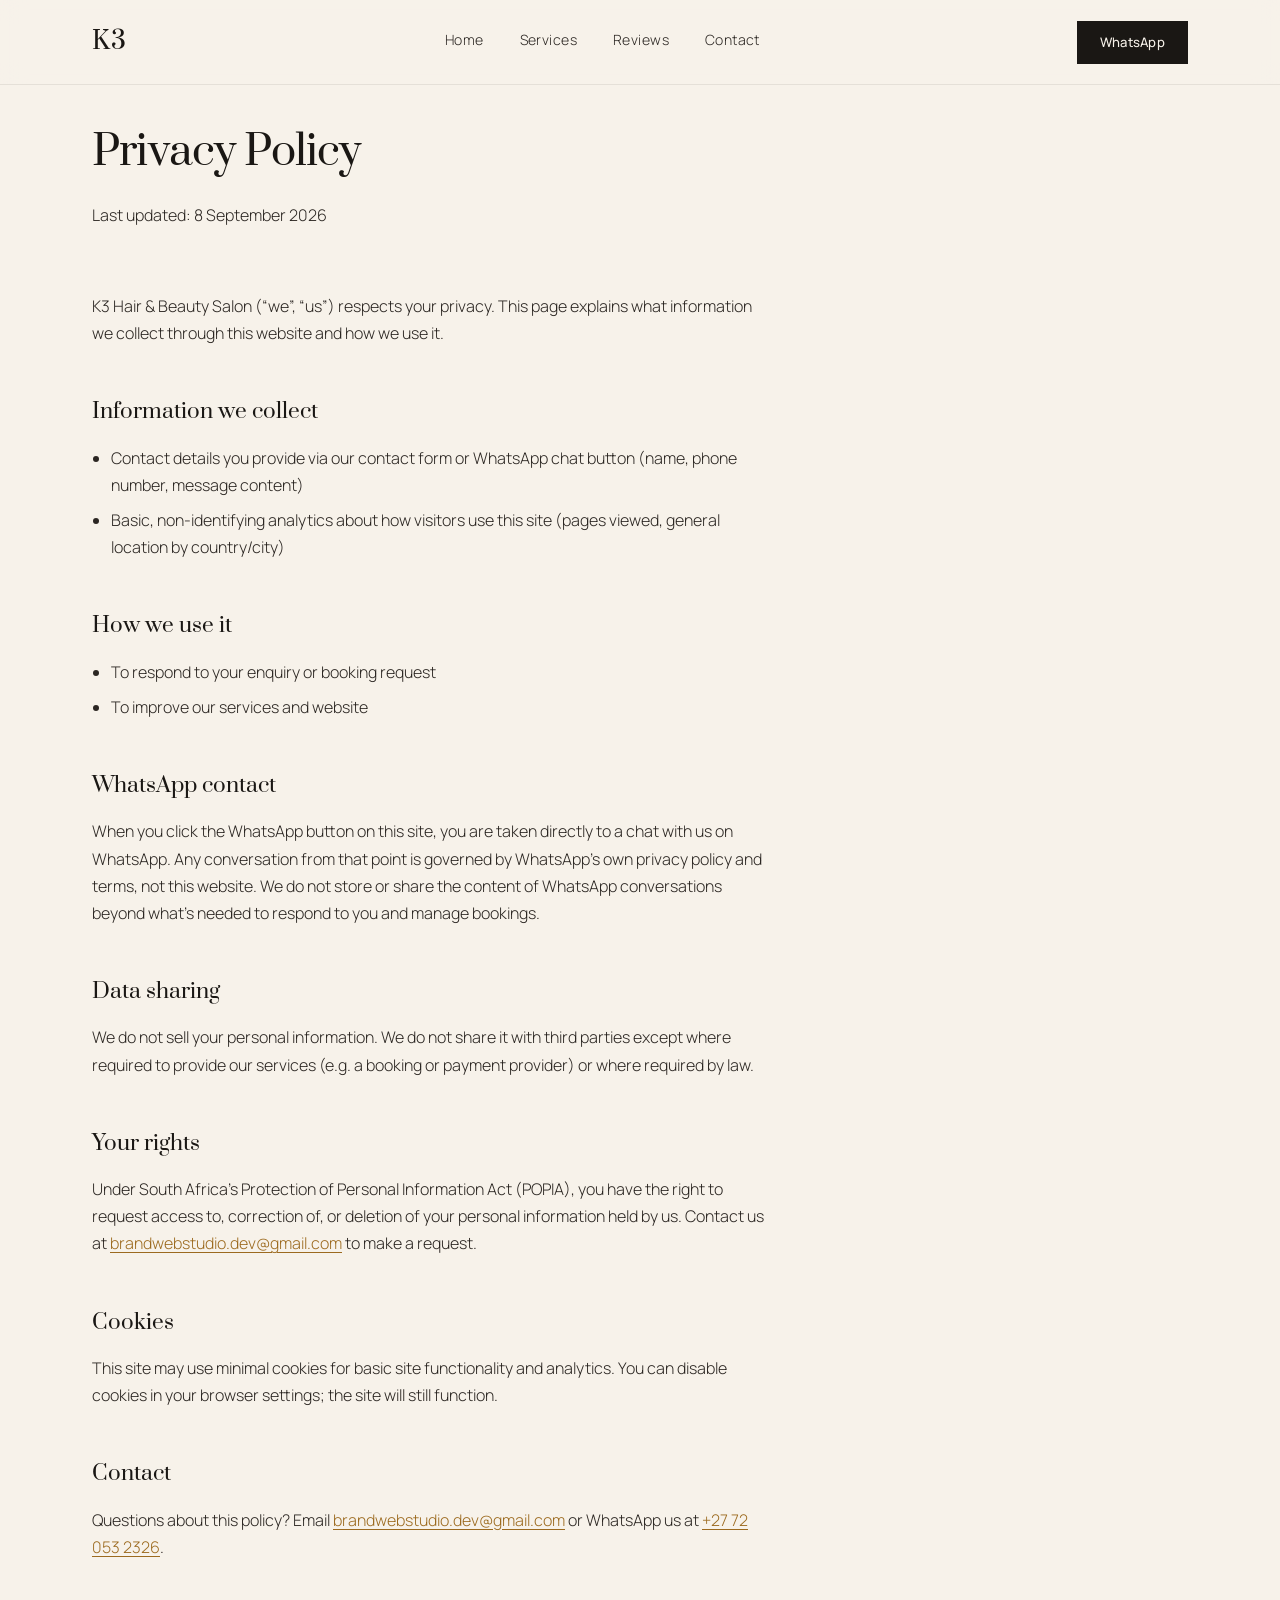
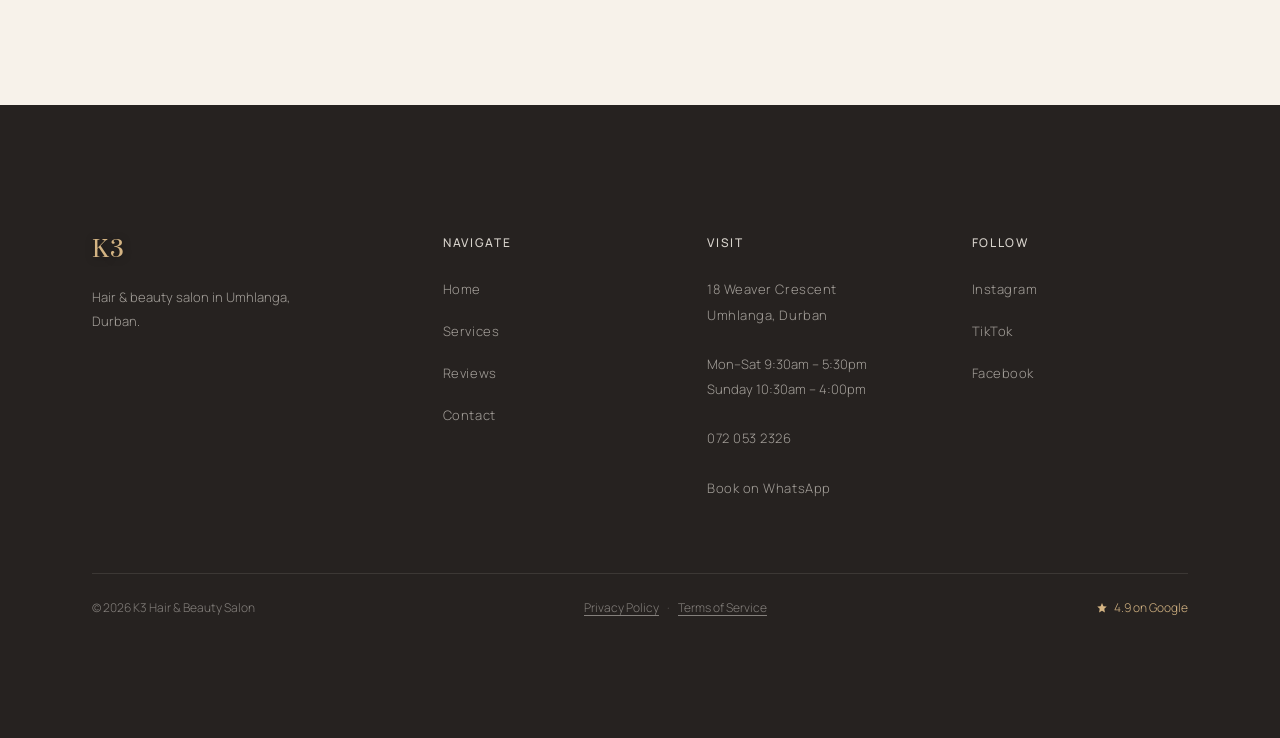
==== privacy-policy.html @ c12665a1 "Add Privacy Policy and Terms of Service pages with footer links POPIA-compliant privacy policy and t" ====
<!DOCTYPE html>
<html lang="en">
<head>
<meta charset="UTF-8">
<meta name="viewport" content="width=device-width, initial-scale=1.0">
<title>Privacy Policy | K3 Hair &amp; Beauty Salon, Umhlanga</title>
<meta name="description" content="Privacy policy for K3 Hair &amp; Beauty Salon in Umhlanga, Durban &mdash; what information we collect and how we use it, including WhatsApp contact.">
<link rel="preconnect" href="https://fonts.googleapis.com">
<link rel="preconnect" href="https://fonts.gstatic.com" crossorigin>
<link href="https://fonts.googleapis.com/css2?family=Prata&family=Manrope:wght@300;400;500&display=swap" rel="stylesheet">
<link rel="stylesheet" href="style.css">
</head>
<body>

<header class="site-header is-scrolled" id="top">
  <div class="container header-inner">
    <a class="logo" href="index.html">K3</a>
    <nav class="nav" id="site-nav">
      <a href="index.html#hero">Home</a>
      <a href="services.html">Services</a>
      <a href="index.html#reviews">Reviews</a>
      <a href="index.html#contact">Contact</a>
    </nav>
    <div class="header-actions">
      <a class="btn btn-small js-whatsapp-gate" href="https://wa.me/27720532326?text=Hi%20K3%2C%20I%27d%20like%20to%20book%20an%20appointment." target="_blank" rel="noopener">WhatsApp</a>
      <button class="nav-toggle" id="nav-toggle" aria-expanded="false" aria-controls="site-nav" aria-label="Toggle navigation menu">
        <span></span><span></span><span></span>
      </button>
    </div>
  </div>
</header>

<main>

  <section class="section page-head">
    <div class="container">
      <h1 class="page-title reveal">Privacy Policy</h1>
      <p class="page-intro reveal">Last updated: 8 September 2026</p>
    </div>
  </section>

  <section class="section legal-section">
    <div class="container">
      <div class="legal-content reveal">

        <p>K3 Hair &amp; Beauty Salon (&ldquo;we&rdquo;, &ldquo;us&rdquo;) respects your privacy. This page explains what information we collect through this website and how we use it.</p>

        <h2>Information we collect</h2>
        <ul>
          <li>Contact details you provide via our contact form or WhatsApp chat button (name, phone number, message content)</li>
          <li>Basic, non-identifying analytics about how visitors use this site (pages viewed, general location by country/city)</li>
        </ul>

        <h2>How we use it</h2>
        <ul>
          <li>To respond to your enquiry or booking request</li>
          <li>To improve our services and website</li>
        </ul>

        <h2>WhatsApp contact</h2>
        <p>When you click the WhatsApp button on this site, you are taken directly to a chat with us on WhatsApp. Any conversation from that point is governed by WhatsApp's own privacy policy and terms, not this website. We do not store or share the content of WhatsApp conversations beyond what's needed to respond to you and manage bookings.</p>

        <h2>Data sharing</h2>
        <p>We do not sell your personal information. We do not share it with third parties except where required to provide our services (e.g. a booking or payment provider) or where required by law.</p>

        <h2>Your rights</h2>
        <p>Under South Africa's Protection of Personal Information Act (POPIA), you have the right to request access to, correction of, or deletion of your personal information held by us. Contact us at <a href="mailto:brandwebstudio.dev@gmail.com">brandwebstudio.dev@gmail.com</a> to make a request.</p>

        <h2>Cookies</h2>
        <p>This site may use minimal cookies for basic site functionality and analytics. You can disable cookies in your browser settings; the site will still function.</p>

        <h2>Contact</h2>
        <p>Questions about this policy? Email <a href="mailto:brandwebstudio.dev@gmail.com">brandwebstudio.dev@gmail.com</a> or WhatsApp us at <a class="js-whatsapp-gate" href="https://wa.me/27720532326?text=Hi%20K3%2C%20I%27d%20like%20to%20book%20an%20appointment." target="_blank" rel="noopener">+27 72 053 2326</a>.</p>

      </div>
    </div>
  </section>

</main>

<a class="mobile-cta js-whatsapp-gate" id="mobile-cta" href="https://wa.me/27720532326?text=Hi%20K3%2C%20I%27d%20like%20to%20book%20an%20appointment." target="_blank" rel="noopener" aria-label="Book on WhatsApp">
  <svg viewBox="0 0 24 24" width="20" height="20" aria-hidden="true"><path fill="currentColor" d="M17.5 14.4c-.3-.1-1.6-.8-1.9-.9-.3-.1-.4-.1-.6.1-.2.3-.7.9-.8 1-.1.2-.3.2-.5.1-1.4-.7-2.3-1.2-3.3-2.7-.2-.4.2-.4.6-1.2.1-.2 0-.4 0-.5-.1-.1-.6-1.4-.8-1.9-.2-.5-.4-.4-.6-.4h-.5c-.2 0-.5.1-.7.3-.2.3-1 1-1 2.3 0 1.4 1 2.7 1.1 2.9.1.2 2 3.1 4.9 4.3.7.3 1.2.5 1.6.6.7.2 1.3.2 1.8.1.5-.1 1.6-.7 1.9-1.3.2-.6.2-1.1.2-1.3-.1-.1-.3-.2-.5-.3z"/><path fill="currentColor" d="M12 2C6.5 2 2 6.5 2 12c0 1.9.5 3.6 1.4 5.1L2 22l5.1-1.3c1.4.8 3.1 1.3 4.9 1.3 5.5 0 10-4.5 10-10S17.5 2 12 2zm0 18.2c-1.6 0-3.2-.4-4.5-1.2l-.3-.2-3 .8.8-2.9-.2-.3C4 15 3.5 13.5 3.5 12c0-4.7 3.8-8.5 8.5-8.5s8.5 3.8 8.5 8.5-3.8 8.5-8.5 8.5z"/></svg>
  <span>Book on WhatsApp</span>
</a>

<!-- WHATSAPP GATE: offered when a generic WhatsApp button is pressed with an empty cart -->
<div id="whatsapp-gate-modal" class="modal whatsapp-gate" hidden>
  <div class="modal-backdrop" data-gate-close></div>
  <div class="modal-panel whatsapp-gate-panel" role="dialog" aria-modal="true" aria-labelledby="whatsapp-gate-title">
    <button type="button" class="modal-close" data-gate-close aria-label="Close">
      <svg viewBox="0 0 24 24" width="18" height="18" aria-hidden="true"><path fill="none" stroke="currentColor" stroke-width="2" stroke-linecap="round" d="M6 6l12 12M18 6L6 18"/></svg>
    </button>
    <h2 id="whatsapp-gate-title">Before you go</h2>
    <p class="whatsapp-gate-copy">Choosing your services first means we know exactly what you're booking and what it costs, or you're welcome to just message us directly.</p>
    <div class="whatsapp-gate-actions">
      <button type="button" class="btn btn-primary whatsapp-gate-choose" id="whatsapp-gate-choose">
        Choose services &amp; book
        <span class="whatsapp-gate-tag">Recommended</span>
      </button>
      <button type="button" class="whatsapp-gate-skip" id="whatsapp-gate-skip">Go straight to WhatsApp</button>
    </div>
  </div>
</div>

<footer class="site-footer">
  <div class="container footer-grid">

    <div class="footer-col footer-brand">
      <span class="logo">K3</span>
      <p>Hair &amp; beauty salon in Umhlanga, Durban.</p>
    </div>

    <div class="footer-col">
      <h3>Navigate</h3>
      <ul>
        <li><a href="index.html#hero">Home</a></li>
        <li><a href="services.html">Services</a></li>
        <li><a href="index.html#reviews">Reviews</a></li>
        <li><a href="index.html#contact">Contact</a></li>
      </ul>
    </div>

    <div class="footer-col">
      <h3>Visit</h3>
      <p><a href="https://www.google.com/maps/search/?api=1&query=18+Weaver+Crescent,+Umhlanga,+Durban" target="_blank" rel="noopener">18 Weaver Crescent<br>Umhlanga, Durban</a></p>
      <p>Mon&ndash;Sat 9:30am &ndash; 5:30pm<br>Sunday 10:30am &ndash; 4:00pm</p>
      <p><a href="tel:+27720532326">072 053 2326</a></p>
      <p><a class="js-whatsapp-gate" href="https://wa.me/27720532326?text=Hi%20K3%2C%20I%27d%20like%20to%20book%20an%20appointment." target="_blank" rel="noopener">Book on WhatsApp</a></p>
    </div>

    <div class="footer-col">
      <h3>Follow</h3>
      <ul>
        <li><a href="https://www.instagram.com/k3_hairandbeauty_salon/" target="_blank" rel="noopener">Instagram</a></li>
        <li><a href="https://www.tiktok.com/@k3_hairnbeauty_salon" target="_blank" rel="noopener">TikTok</a></li>
        <li><a href="https://www.facebook.com/p/K3-Hair-Beauty-Salon-61587516905986/" target="_blank" rel="noopener">Facebook</a></li>
      </ul>
    </div>

    <div class="footer-bottom">
      <p>&copy; <span id="year">2026</span> K3 Hair &amp; Beauty Salon</p>
      <p class="footer-legal">
        <a href="privacy-policy.html" aria-current="page">Privacy Policy</a><span class="divider" aria-hidden="true">&middot;</span><a href="terms.html">Terms of Service</a>
      </p>
      <p class="footer-rating">
        <svg viewBox="0 0 24 24" width="12" height="12" aria-hidden="true"><path fill="currentColor" d="M12 2l2.9 6.26L21.5 9l-4.9 4.36L17.8 21 12 17.27 6.2 21l1.2-7.64L2.5 9l6.6-.74L12 2z"/></svg>
        4.9 on Google
      </p>
    </div>

  </div>
</footer>

<script src="script.js"></script>
</body>
</html>
---- style.css ----
/* ==========================================================================
   K3 Hair & Beauty Salon — Stylesheet
   Design system: CLAUDE.md — sharp geometry, restrained editorial, one motion
   treatment, header transitions on scroll, single-quote testimonials.
   ========================================================================== */

:root {
  --cream: #f7f2ea;
  --cream-alt: #f0e9dd;
  --black: #1a1714;
  --black-soft: #262220;
  --gold: #b8935a;
  --gold-light: #d4b483;
  --gold-deep: #9c6a1f;
  --ink: #2b2622;
  --ink-muted: #6b6259;
  --border: rgba(26, 23, 20, 0.1);

  --font-serif: 'Prata', Georgia, 'Times New Roman', serif;
  --font-sans: 'Manrope', 'Helvetica Neue', Arial, sans-serif;

  --ease: cubic-bezier(0.16, 1, 0.3, 1);

  --max-width: 1160px;

  /* spacing scale */
  --sp-1: 8px;
  --sp-2: 16px;
  --sp-3: 24px;
  --sp-4: 32px;
  --sp-6: 48px;
  --sp-8: 64px;
  --sp-12: 96px;
  --sp-16: 128px;
  --sp-20: 160px;
}

* { box-sizing: border-box; }

html { scroll-behavior: smooth; }

body {
  margin: 0;
  background: var(--cream);
  color: var(--ink);
  font-family: var(--font-sans);
  font-weight: 300;
  font-size: 16px;
  line-height: 1.6;
  -webkit-font-smoothing: antialiased;
}

/* Scroll lock while the mobile menu is open. Position-fixed rather than plain
   overflow:hidden, which mobile Safari ignores; script.js stores the scroll
   offset in `top` and restores it on close. */
body.nav-open {
  position: fixed;
  left: 0;
  right: 0;
  width: 100%;
  overflow: hidden;
}

img { max-width: 100%; display: block; }

.container {
  max-width: var(--max-width);
  margin: 0 auto;
  padding: 0 32px;
}

h1, h2, h3 {
  font-family: var(--font-serif);
  font-weight: 400;
  color: var(--black);
  margin: 0;
}

a { color: inherit; text-decoration: none; }

:focus-visible {
  outline: 2px solid var(--gold-deep);
  outline-offset: 3px;
}

.section-title {
  font-size: clamp(1.9rem, 3.5vw, 2.6rem);
  font-weight: 400;
  line-height: 1.25;
  letter-spacing: -0.02em;
  margin-bottom: 48px;
}

.section-title.center { text-align: center; }

/* ---------- Buttons ---------- */

.btn {
  display: inline-flex;
  align-items: center;
  gap: 10px;
  padding: 16px 32px;
  border-radius: 0;
  font-family: var(--font-sans);
  font-size: 0.95rem;
  letter-spacing: 0.02em;
  font-weight: 500;
  cursor: pointer;
  transition: background-color 0.2s ease, color 0.2s ease, border-color 0.2s ease, transform 0.2s ease;
}

.btn-primary {
  background: var(--black);
  color: var(--cream);
  border: 1px solid var(--black);
}

.btn-primary:hover,
.btn-primary:focus-visible {
  background: var(--cream);
  color: var(--black);
  transform: translateY(-2px);
}

.btn-small {
  padding: 10px 22px;
  font-size: 0.82rem;
  background: var(--black);
  color: var(--cream);
  border: 1px solid var(--black);
}

.btn-small:hover,
.btn-small:focus-visible {
  background: var(--cream);
  color: var(--black);
  transform: translateY(-2px);
}

@media (prefers-reduced-motion: reduce) {
  .btn { transition: background-color 0.2s ease, color 0.2s ease, border-color 0.2s ease; }
  .btn:hover, .btn:focus-visible { transform: none; }
}

/* ---------- Header ---------- */

.site-header {
  position: fixed;
  top: 0;
  left: 0;
  right: 0;
  z-index: 100;
  border-bottom: 1px solid transparent;
  transition: border-color 0.35s ease;
}

/* The blur lives on a pseudo-element, NOT on .site-header itself. A
   backdrop-filter makes an element the containing block for its
   position: fixed descendants — with it on the header, the mobile nav overlay
   collapsed to the header's own 64px box the moment the header went
   translucent, i.e. everywhere except the very top of the page. */
.site-header::before {
  content: '';
  position: absolute;
  inset: 0;
  z-index: -1;
  background-color: transparent;
  transition: background-color 0.35s ease, backdrop-filter 0.35s ease;
}

.site-header.is-scrolled::before {
  background-color: rgba(247, 242, 234, 0.8);
  -webkit-backdrop-filter: blur(12px);
  backdrop-filter: blur(12px);
}

.site-header.is-scrolled {
  border-bottom-color: rgba(26, 23, 20, 0.08);
}

@supports not ((backdrop-filter: blur(1px)) or (-webkit-backdrop-filter: blur(1px))) {
  .site-header.is-scrolled::before { background-color: rgba(247, 242, 234, 0.94); }
}

.header-inner {
  display: grid;
  grid-template-columns: auto 1fr auto;
  align-items: center;
  gap: 24px;
  height: 84px;
}

.logo {
  font-family: var(--font-serif);
  font-size: 1.5rem;
  font-weight: 400;
  letter-spacing: 0.06em;
  color: var(--cream);
  text-shadow: 0 1px 8px rgba(0, 0, 0, 0.35);
  transition: color 0.35s ease, text-shadow 0.35s ease;
}

.site-header.is-scrolled .logo { color: var(--black); text-shadow: none; }

/* the mark is a link back to the home page on both pages */
a.logo:hover,
a.logo:focus-visible { color: var(--gold-light); }

.site-header.is-scrolled a.logo:hover,
.site-header.is-scrolled a.logo:focus-visible { color: var(--gold-deep); }

.nav {
  display: flex;
  justify-content: center;
  gap: clamp(16px, 3vw, 36px);
}

.nav a {
  font-size: 0.88rem;
  letter-spacing: 0.03em;
  color: var(--cream);
  text-shadow: 0 1px 8px rgba(0, 0, 0, 0.35);
  position: relative;
  padding-bottom: 4px;
  transition: color 0.35s ease, text-shadow 0.35s ease;
}

.site-header.is-scrolled .nav a { color: var(--ink); text-shadow: none; }
body.nav-open .nav a { text-shadow: none; }

.nav a::after {
  content: '';
  position: absolute;
  left: 0; right: 0; bottom: 0;
  height: 1px;
  background: var(--ink);
  transform: scaleX(0);
  transform-origin: left;
  transition: transform 0.2s ease;
}

.nav a:hover::after,
.nav a:focus-visible::after { transform: scaleX(1); }

/* current page: standing underline and accent colour, on both the inline nav
   and the mobile overlay */
.site-header .nav a[aria-current="page"] { color: var(--gold-deep); }

.site-header .nav a[aria-current="page"]::after {
  background: var(--gold-deep);
  transform: scaleX(1);
}

.header-actions {
  display: flex;
  align-items: center;
  gap: 16px;
  justify-self: end;
}

/* Hidden over the hero (nothing to compete with the hero's own WhatsApp CTA)
   and revealed once the visitor has scrolled past it — driven by the same
   body.is-past-hero flag as the mobile floating button, set in script.js.
   Opacity/pointer-events only, so the hamburger button never shifts. */
.header-actions .btn-small {
  opacity: 0;
  pointer-events: none;
  transition: opacity 0.3s ease, background-color 0.2s ease, color 0.2s ease, border-color 0.2s ease, transform 0.2s ease;
}

body.is-past-hero .header-actions .btn-small {
  opacity: 1;
  pointer-events: auto;
}

@media (prefers-reduced-motion: reduce) {
  .header-actions .btn-small { transition: opacity 0.2s ease, background-color 0.2s ease, color 0.2s ease; }
}

.nav-toggle {
  display: none;
  flex-direction: column;
  justify-content: center;
  gap: 5px;
  width: 32px;
  height: 32px;
  padding: 0;
  border: 0;
  background: none;
  cursor: pointer;
  z-index: 110;
  position: relative;
}

.nav-toggle span {
  display: block;
  width: 100%;
  height: 1.5px;
  background: var(--cream);
  transition: background-color 0.35s ease, transform 0.25s ease, opacity 0.25s ease;
}

.site-header.is-scrolled .nav-toggle span { background: var(--black); }
body.nav-open .nav-toggle span { background: var(--black); }

.nav-toggle[aria-expanded="true"] span:nth-child(1) { transform: translateY(6.5px) rotate(45deg); }
.nav-toggle[aria-expanded="true"] span:nth-child(2) { opacity: 0; }
.nav-toggle[aria-expanded="true"] span:nth-child(3) { transform: translateY(-6.5px) rotate(-45deg); }

@media (max-width: 900px) {
  .nav a { font-size: 0.82rem; }
}

/* Mobile header: matches the site's main 780px mobile breakpoint, so there is
   no band where the inline desktop links crowd the WhatsApp button. */
@media (max-width: 780px) {
  .header-inner { height: 64px; gap: 12px; }

  .nav-toggle { display: flex; }

  /* Inline links never render at mobile — the nav becomes a full-screen
     overlay, parked off-screen until opened. */
  .nav {
    position: fixed;
    inset: 0;
    width: 100%;
    height: 100%;
    z-index: 105;
    flex-direction: column;
    align-items: center;
    justify-content: center;
    gap: var(--sp-4);
    /* fully opaque — page content must never show through */
    background-color: var(--cream);
    transform: translateY(-100%);
    transition: transform 0.4s cubic-bezier(0.16, 1, 0.3, 1);
    overscroll-behavior: contain;
  }

  .nav.is-open { transform: translateY(0); }

  .nav a {
    color: var(--ink);
    font-size: 1.1rem;
    padding: 8px 0;
  }

  .nav a::after { display: none; }

  /* smaller WhatsApp pill so mark + button + hamburger all breathe */
  .header-actions { gap: 12px; }

  .header-actions .btn-small {
    padding: 8px 14px;
    font-size: 0.72rem;
    letter-spacing: 0.01em;
  }
}

@media (prefers-reduced-motion: reduce) {
  .nav { transition: none; }
}

/* ---------- Hero ---------- */

.hero {
  position: relative;
  isolation: isolate;
  height: 100vh;
  height: 100dvh;
  min-height: 100vh;
  min-height: 100dvh;
  display: flex;
  align-items: center;
  padding: 0;
  text-align: left;
  overflow: hidden;
  color: var(--ink);
}

.hero .container {
  width: 100%;
  max-width: none;
  margin: 0;
  padding: 0;
}

.hero-media {
  position: absolute;
  inset: 0;
  z-index: -1;
}

.hero-media img {
  width: 100%;
  height: 100%;
  object-fit: cover;
  object-position: 58% 40%;
  animation: heroScaleIn 6s cubic-bezier(0.16, 1, 0.3, 1) forwards;
}

@keyframes heroScaleIn {
  from { transform: scale(1.08); }
  to { transform: scale(1); }
}

.hero-scrim {
  position: absolute;
  inset: 0;
  /* subtle top scrim only, for header legibility over the image */
  background: linear-gradient(180deg, rgba(15, 13, 11, 0.32) 0%, transparent 160px);
}

.hero-inner {
  max-width: 420px;
  margin: 0;
  padding-left: 7vw;
}

.hero-mark {
  margin: 0 0 18px;
  color: var(--black);
}

.hero-mark-k3 {
  display: block;
  font-family: var(--font-serif);
  font-weight: 400;
  font-size: clamp(3.2rem, 6.2vw, 4.4rem);
  line-height: 1;
  letter-spacing: -0.02em;
  color: var(--black);
}

.hero-mark-name {
  display: block;
  font-family: var(--font-sans);
  font-weight: 500;
  font-size: clamp(0.85rem, 1.3vw, 1rem);
  letter-spacing: 0.18em;
  text-transform: uppercase;
  color: var(--ink);
  margin-top: 8px;
}

.tagline {
  font-family: var(--font-serif);
  font-style: italic;
  font-size: clamp(1.1rem, 1.6vw, 1.3rem);
  color: var(--gold-deep);
  margin: 0 0 32px;
}

.btn-hero {
  display: inline-flex;
  align-items: center;
  gap: 10px;
  padding: 13px 26px;
  border: 1.5px solid var(--black);
  border-radius: 0;
  color: var(--black);
  background: transparent;
  font-family: var(--font-sans);
  font-size: 0.76rem;
  font-weight: 500;
  letter-spacing: 0.14em;
  text-transform: uppercase;
}

a.btn-hero {
  transition: background-color 0.2s ease, color 0.2s ease, transform 0.2s ease;
}

.btn-hero:hover,
.btn-hero:focus-visible {
  background: var(--black);
  color: var(--cream);
  transform: translateY(-2px);
}

@media (prefers-reduced-motion: reduce) {
  .hero-media img { animation: none; }
  .btn-hero { transition: background-color 0.2s ease, color 0.2s ease; }
  .btn-hero:hover, .btn-hero:focus-visible { transform: none; }
}

@media (max-width: 780px) {
  .hero-inner { max-width: 100%; padding-left: 28px; padding-right: 28px; }
  .hero-media img { object-position: 80% 38%; }
  .hero-mark, .hero-mark-k3, .hero-mark-name { color: var(--cream); }
  .hero-mark-k3 { text-shadow: 0 4px 30px rgba(0, 0, 0, 0.4); }
  .hero-mark-name { color: rgba(247, 242, 234, 0.8); }
  .tagline { color: var(--gold-light); }
  .btn-hero { border-color: var(--cream); color: var(--cream); }
  .btn-hero:hover, .btn-hero:focus-visible { background: var(--cream); color: var(--black); }
  .hero-scrim {
    background: linear-gradient(90deg, rgba(15, 13, 11, 0.62) 0%, rgba(15, 13, 11, 0.4) 45%, rgba(15, 13, 11, 0.15) 75%);
  }
}

/* ---------- Sections ---------- */

.section { padding: 128px 0; }
.section-alt { background: var(--cream-alt); }

/* Anchor targets: offset by the fixed header's height plus a small buffer,
   so a jump-to never leaves the section heading hidden underneath it */
#the-space, #services, #reviews, #testimonials, #contact { scroll-margin-top: 112px; }

/* mobile header is 64px — clear it plus a comfortable buffer so a heading is
   never sliced by the bar it lands under */
@media (max-width: 780px) {
  #the-space, #services, #reviews, #testimonials, #contact { scroll-margin-top: 96px; }
}

/* Sections that follow a full-bleed image/video: sit flush, no dead cream band */
#testimonials { padding-top: var(--sp-4); }

/* Testimonials are a tight, single block — no oversized default section padding.
   Kept deliberately tighter than most sections so the video + full testimonial
   block (heading, quote, attribution, indicators) fit one viewport together. */
#testimonials { padding-bottom: var(--sp-6); }

.section-dark {
  background: var(--black);
  color: var(--cream);
  padding-bottom: 80px;
}

.section-dark .section-title,
.section-dark h2 { color: var(--cream); }

@media (max-width: 780px) {
  .section { padding: 72px 0; }
  #testimonials { padding-top: var(--sp-4); }
  #testimonials { padding-bottom: var(--sp-6); }
}

/* ---------- Services index (home) ---------- */

/* The eight category names as a plain typographic list. Prices live on
   services.html, so the home page names the categories and nothing else. */
.service-index {
  list-style: none;
  margin: 0 auto;
  padding: 0;
  max-width: 760px;
  display: grid;
  grid-auto-flow: column;
  grid-template-rows: repeat(4, auto);
  gap: 0 var(--sp-12);
}

.service-index li {
  border-bottom: 1px solid var(--border);
}

.service-index li a {
  display: block;
  font-family: var(--font-serif);
  font-weight: 400;
  font-size: 1.15rem;
  color: var(--black);
  text-decoration: none;
  padding: 20px 2px;
  transition: color 200ms ease, opacity 200ms ease;
}

.service-index li a:hover,
.service-index li a:focus-visible {
  color: var(--gold);
  opacity: 0.85;
}

.service-index li a:focus-visible {
  outline: 2px solid var(--gold);
  outline-offset: 2px;
}

.service-index-cta {
  margin-top: var(--sp-8);
  text-align: center;
}

/* Text link for light backgrounds. Uses ink rather than the gold accent, which
   only carries enough contrast against the dark sections. */
.text-link {
  display: inline-flex;
  align-items: center;
  gap: 8px;
  font-family: var(--font-sans);
  font-size: 0.85rem;
  font-weight: 500;
  letter-spacing: 0.02em;
  color: var(--ink);
  padding-bottom: 4px;
  border-bottom: 1px solid var(--border);
  transition: gap 0.2s ease, color 0.2s ease, border-color 0.2s ease;
}

.text-link:hover,
.text-link:focus-visible {
  gap: 12px;
  color: var(--gold-deep);
  border-color: var(--gold-deep);
}

@media (max-width: 700px) {
  .service-index { grid-auto-flow: row; grid-template-rows: none; }
}

/* ---------- Price list page ---------- */

.page-head { padding-bottom: var(--sp-8); }

.page-head-grid {
  display: grid;
  grid-template-columns: 1.4fr 1fr;
  align-items: stretch;
  gap: var(--sp-12);
}

@media (max-width: 900px) {
  .page-head-grid { grid-template-columns: 1fr; gap: var(--sp-6); }
}

.page-title {
  font-family: var(--font-serif);
  font-weight: 400;
  font-size: clamp(2rem, 3.5vw, 2.6rem);
  line-height: 1.2;
  letter-spacing: -0.02em;
  color: var(--black);
  margin: 0 0 var(--sp-3);
}

.page-intro {
  max-width: 62ch;
  margin: 0 0 var(--sp-2);
  font-size: 1rem;
  line-height: 1.7;
  color: var(--ink);
}

.page-intro:last-of-type { margin-bottom: 0; }

.page-terms {
  max-width: 62ch;
  margin: var(--sp-2) 0 0;
  font-size: 0.82rem;
  line-height: 1.6;
  color: var(--ink-muted);
}

.price-section { padding-top: 0; }

/* ---------- Legal pages (Privacy Policy, Terms of Service) ---------- */

.legal-section { padding-top: 0; padding-bottom: var(--sp-16); }

.legal-content { max-width: 68ch; }

.legal-content p {
  margin: 0 0 var(--sp-2);
  font-size: 1rem;
  line-height: 1.7;
  color: var(--ink);
}

.legal-content h2 {
  font-size: 1.3rem;
  font-weight: 400;
  margin: var(--sp-6) 0 var(--sp-2);
}

.legal-content h2:first-child { margin-top: 0; }

.legal-content ul {
  margin: 0 0 var(--sp-2);
  padding-left: 1.2em;
}

.legal-content li {
  margin-bottom: 8px;
  font-size: 1rem;
  line-height: 1.7;
  color: var(--ink);
}

.legal-content a {
  color: var(--gold-deep);
  text-decoration: underline;
  text-underline-offset: 3px;
  transition: color 0.2s ease;
}

.legal-content a:hover,
.legal-content a:focus-visible { color: var(--black); }

@media (max-width: 600px) {
  .legal-section { padding-bottom: var(--sp-8); }
}

.price-layout {
  display: grid;
  grid-template-columns: 190px 1fr;
  gap: var(--sp-12);
  align-items: start;
}

/* sticky on desktop, offset below the fixed header */
.cat-index { position: sticky; top: 116px; }

.cat-index ul { list-style: none; margin: 0; padding: 0; }

.cat-index li { margin-bottom: 12px; }

.cat-index a {
  display: inline-block;
  font-size: 0.78rem;
  letter-spacing: 0.1em;
  text-transform: uppercase;
  font-weight: 500;
  color: var(--ink);
  padding-bottom: 2px;
  border-bottom: 1px solid transparent;
  transition: color 0.2s ease, border-color 0.2s ease;
}

.cat-index a:hover,
.cat-index a:focus-visible { color: var(--black); border-bottom-color: var(--gold); }

.price-group {
  scroll-margin-top: 112px;
  margin-bottom: var(--sp-12);
}

.price-group h2 {
  position: relative;
  font-size: 1.55rem;
  margin-bottom: 26px;
  padding-bottom: 18px;
  border-bottom: 1px solid var(--border);
}

.price-group h2::after {
  content: '';
  position: absolute;
  left: 0; bottom: -1px;
  width: 42px;
  height: 2px;
  background: var(--gold);
}

.price-list-full { list-style: none; margin: 0; padding: 0; }

/* long categories run two columns on desktop */
.price-list-full.is-two-col {
  columns: 2;
  column-gap: var(--sp-12);
}

.price-row {
  display: flex;
  align-items: baseline;
  gap: 10px;
  padding: 14px 0;
  font-size: 0.94rem;
  line-height: 1.3;
  color: var(--ink);
  break-inside: avoid;
}

.price-name { flex: 1 1 auto; line-height: 1.3; }

.price-dur {
  flex: 0 0 auto;
  font-size: 0.68rem;
  line-height: 1.3;
  letter-spacing: 0.1em;
  text-transform: uppercase;
  color: var(--ink-muted);
}

/* Massage is the one category with a duration column. Without a fixed name
   width, the duration's start position drifts with each row's name length
   ("Extra" vs "Back, Head, Neck & Shoulder"), so nothing lines up. A fixed
   column (sized to the longest name, "Back, Head, Neck & Shoulder") pins the
   duration — and everything after it — to one shared edge on every row. */
#massage .price-name { flex: 0 0 210px; }

@media (max-width: 600px) {
  #massage .price-name { flex: 0 0 140px; }
}

.price-leader {
  flex: 1 1 auto;
  min-width: 16px;
  align-self: flex-end;
  margin-bottom: 0.42em;
  border-bottom: 1px dotted var(--border);
}

.price-amt {
  flex: 0 0 auto;
  font-family: var(--font-serif);
  font-weight: 500;
  font-size: 1.05rem;
  line-height: 1.3;
  color: var(--black);
  text-align: right;
}

/* Only the "from" qualifier is muted — the number itself stays styled
   exactly like a fixed price, so R150 reads the same whether or not it's
   a starting price. Font-family/size match the fixed-price amount so
   every row's baseline lands in the same place regardless of price type. */
.price-amt-from {
  font-family: var(--font-sans);
  font-weight: 400;
  color: var(--ink-muted);
}

.combo-note {
  padding-left: var(--sp-6);
  border-left: 1px solid var(--border);
}

.combo-note h2 { font-size: 1.35rem; margin-bottom: 12px; }

.combo-note p {
  max-width: 42ch;
  margin: 0;
  font-size: 0.95rem;
  line-height: 1.7;
  color: var(--ink);
}

@media (max-width: 900px) {
  .combo-note {
    padding-left: 0;
    border-left: none;
    padding-top: var(--sp-6);
    border-top: 1px solid var(--border);
  }
}

@media (max-width: 900px) {
  .price-layout { grid-template-columns: 1fr; gap: var(--sp-6); }
  /* index becomes a simple row at the top */
  .cat-index { position: static; }
  .cat-index ul { display: flex; flex-wrap: wrap; gap: 10px 18px; }
  .cat-index li { margin-bottom: 0; }
  .price-list-full.is-two-col { columns: 1; }
}

@media (max-width: 780px) {
  .price-group { scroll-margin-top: 96px; margin-bottom: var(--sp-8); }
}

/* ---------- Experience band ---------- */

.experience-band {
  position: relative;
  isolation: isolate;
  height: 45vh;
  min-height: 320px;
  display: flex;
  align-items: center;
  justify-content: center;
  overflow: hidden;
  color: var(--cream);
}

.experience-band video {
  position: absolute;
  inset: 0;
  width: 100%;
  height: 100%;
  object-fit: cover;
  object-position: center 30%;
  z-index: -2;
}

.experience-scrim {
  position: absolute;
  inset: 0;
  z-index: -1;
  background: linear-gradient(180deg, rgba(15, 13, 11, 0.5) 0%, rgba(15, 13, 11, 0.35) 50%, rgba(15, 13, 11, 0.6) 100%);
}

.experience-inner { text-align: center; }

.experience-eyebrow {
  font-family: var(--font-sans);
  font-size: 0.72rem;
  font-weight: 500;
  letter-spacing: 0.18em;
  text-transform: uppercase;
  color: var(--gold-light);
  margin: 0 0 14px;
}

.experience-inner .section-title {
  color: var(--cream);
  margin-bottom: 0;
  max-width: 640px;
  margin-left: auto;
  margin-right: auto;
}

@media (max-width: 600px) {
  .experience-band { height: 45vh; min-height: 320px; }
}

/* ---------- Gallery: alternating editorial rows ---------- */

.editorial-rows { margin-top: 0; }

.editorial-row {
  display: grid;
  grid-template-columns: 1fr 1fr;
  /* each row gets its own near-full viewport: you scroll, you get one image and
     one write-up, you scroll again, you get the next. Shared across both rows,
     so every image renders at the same proportions. */
  min-height: 90vh;
}

/* Row 1 is text-left / image-right; row 2 reverses. Still alternating — just
   starting on the opposite side, so the first write-up leads on the left. */
.editorial-row:nth-child(odd) .editorial-media { order: 2; }
.editorial-row:nth-child(odd) .editorial-copy { order: 1; }

.editorial-media {
  position: relative;
  overflow: hidden;
  min-width: 0;
}

/* absolutely positioned so the image fills the row's full height edge to edge
   regardless of how the row resolves its own height */
.editorial-media img {
  position: absolute;
  inset: 0;
  width: 100%;
  height: 100%;
  object-fit: cover;
  display: block;
  transition: transform 0.6s ease;
}

.editorial-media:hover img { transform: scale(1.04); }

.editorial-copy {
  display: flex;
  flex-direction: column;
  /* the text block sits dead-centre in its half, horizontally and vertically */
  align-items: center;
  justify-content: center;
  text-align: left;
  min-width: 0;
  padding: 96px 7%;
}

/* Every element in the block takes the same width, so centring them keeps the
   heading, body and descriptor sharing one left edge rather than each being
   centred independently. */
.editorial-copy > * {
  width: min(380px, 100%);
}

.editorial-copy h3 {
  /* modest — the hierarchy comes from the change of typeface, not from scale */
  font-size: clamp(1.5rem, 0.6vw + 1.25rem, 1.9rem);
  line-height: 1.2;
  margin-bottom: 22px;
}

.editorial-copy p {
  font-size: 0.85rem;
  font-weight: 300;
  line-height: 1.65;
  /* narrow measure — never the full half-width (width set above) */
  color: var(--ink);
  margin: 0;
}

.editorial-copy .editorial-descriptor {
  margin-top: 18px;
  font-size: 0.72rem;
  font-weight: 500;
  letter-spacing: 0.1em;
  text-transform: uppercase;
  color: var(--ink-muted);
}

@media (max-width: 780px) {
  .editorial-rows { margin-top: 0; }
  .editorial-row {
    grid-template-columns: 1fr;
    /* single column, image above text — height follows content, not the viewport */
    min-height: 0;
  }
  .editorial-row:nth-child(odd) .editorial-media { order: 1; }
  .editorial-row:nth-child(odd) .editorial-copy { order: 2; }
  /* fixed aspect ratio rather than a slice of the viewport */
  .editorial-media { aspect-ratio: 4 / 5; }
  .editorial-copy { padding: 48px 28px; }
  .editorial-copy p { font-size: 0.875rem; }
  /* sized to sit on one line at 375px, so the sign-off never orphans a word */
  .editorial-copy .editorial-descriptor {
    font-size: 0.625rem;
    letter-spacing: 0.08em;
  }
}

@media (prefers-reduced-motion: reduce) {
  .editorial-media img { transition: none; }
}

/* ---------- Testimonial (left-aligned editorial pull quote) ---------- */

.testimonial-heading {
  font-family: var(--font-serif);
  font-weight: 400;
  font-size: clamp(1.4rem, 1.6vw + 1rem, 1.75rem);
  letter-spacing: -0.01em;
  color: var(--black);
  margin: 0 0 var(--sp-3);
  max-width: 620px;
}

.testimonial {
  max-width: 620px;
  margin: 0;
  text-align: left;
}

.testimonial:focus-visible { outline-offset: 8px; }

.testimonial-track {
  /* All four quotes are stacked in a single grid cell, so the track's height is
     the height of the LONGEST quote at any given width — computed by the browser
     rather than hardcoded, and identical whichever quote is currently active.
     Rotating quotes therefore cannot reflow anything below the carousel (this
     was a cumulative-layout-shift bug: the page jumped every 4 seconds).
     Height must never be driven by the active slide, from CSS or from JS. */
  display: grid;
  overflow: hidden;
}

.testimonial-slide {
  grid-area: 1 / 1;
  margin: 0;
  display: flex;
  flex-direction: column;
  align-items: flex-start;
  justify-content: flex-start;
  transform: translateX(100%);
  pointer-events: none;
  transition: transform 0.6s var(--ease);
}

.testimonial-slide.is-active {
  transform: translateX(0);
  pointer-events: auto;
}

.testimonial-slide p {
  font-family: var(--font-sans);
  font-weight: 300;
  font-style: normal;
  font-size: clamp(1.0625rem, 0.3vw + 1rem, 1.1875rem);
  line-height: 1.8;
  color: var(--ink);
  margin: 0 0 20px;
}

.testimonial-slide cite {
  display: block;
  font-style: normal;
  font-family: var(--font-sans);
  font-size: 0.72rem;
  font-weight: 500;
  letter-spacing: 0.1em;
  text-transform: uppercase;
  color: var(--ink-muted);
}

.testimonial-nums {
  display: flex;
  align-items: center;
  justify-content: flex-start;
  gap: 20px;
  margin-top: var(--sp-3);
}

.testimonial-num {
  display: inline-flex;
  align-items: center;
  gap: 6px;
  padding: 4px 0;
  border: 0;
  background: transparent;
  font-family: var(--font-sans);
  font-variant-numeric: tabular-nums;
  font-size: 0.78rem;
  letter-spacing: 0.06em;
  color: var(--ink-muted);
  opacity: 0.45;
  cursor: pointer;
  transition: opacity 0.2s ease, color 0.2s ease;
}

.testimonial-num::before {
  content: '';
  width: 4px;
  height: 4px;
  border-radius: 50%;
  background: currentColor;
  opacity: 0;
  transition: opacity 0.2s ease;
}

.testimonial-num:hover,
.testimonial-num:focus-visible {
  opacity: 0.75;
}

.testimonial-num.is-active {
  color: var(--ink);
  opacity: 1;
}

.testimonial-num.is-active::before { opacity: 1; }

@media (prefers-reduced-motion: reduce) {
  /* instant change: no slide, just show/hide — !important beats the inline
     transform the carousel JS sets during navigation. The slides stay in the
     shared grid cell, so the track keeps its longest-quote height here too. */
  .testimonial-slide {
    transition: none !important;
    transform: none !important;
    opacity: 0;
    pointer-events: none;
  }
  .testimonial-slide.is-active {
    opacity: 1;
    pointer-events: auto;
  }
}

/* ---------- Contact ---------- */

.section-dark { position: relative; overflow: hidden; }

.contact-texture {
  position: absolute;
  inset: 0;
  background:
    radial-gradient(circle at 12% 15%, rgba(184, 147, 90, 0.16), transparent 45%),
    radial-gradient(circle at 90% 85%, rgba(184, 147, 90, 0.14), transparent 50%),
    repeating-linear-gradient(135deg, rgba(247, 242, 234, 0.025) 0px, rgba(247, 242, 234, 0.025) 1px, transparent 1px, transparent 26px);
  pointer-events: none;
}

.contact-grid {
  position: relative;
  display: grid;
  grid-template-columns: minmax(0, 0.85fr) minmax(0, 1.15fr);
  align-items: center;
  gap: 56px;
}

.contact-copy { text-align: left; }

.contact-address {
  display: flex;
  align-items: center;
  gap: 10px;
  font-size: 1.1rem;
  color: rgba(247, 242, 234, 0.75);
  margin: 20px 0 20px;
}

.contact-address svg { color: var(--gold-light); flex-shrink: 0; }

.contact-hours {
  display: flex;
  align-items: flex-start;
  gap: 10px;
  margin: 0 0 36px;
}

.contact-hours svg { color: var(--gold-light); flex-shrink: 0; margin-top: 3px; }
.contact-hours dl { margin: 0; }

.contact-hours dl > div {
  display: flex;
  gap: 10px;
  font-size: 0.95rem;
  color: rgba(247, 242, 234, 0.75);
  padding: 3px 0;
}

.contact-hours dt { font-weight: 500; color: rgba(247, 242, 234, 0.95); min-width: 70px; }
.contact-hours dd { margin: 0; }

.section-dark .btn-primary { background: var(--gold-light); color: var(--black); border-color: var(--gold-light); }
.section-dark .btn-primary:hover,
.section-dark .btn-primary:focus-visible {
  background: var(--black);
  color: var(--gold-light);
  border-color: var(--gold-light);
  transform: translateY(-2px);
}

@media (prefers-reduced-motion: reduce) {
  .section-dark .btn-primary:hover, .section-dark .btn-primary:focus-visible { transform: none; }
}

.contact-cta {
  display: inline-flex;
  flex-direction: column;
  align-items: center;
}

.follow-us {
  display: flex;
  flex-direction: column;
  align-items: center;
  gap: 8px;
  margin-top: 18px;
}

.follow-us-label {
  font-family: var(--font-sans);
  font-size: 0.72rem;
  font-weight: 600;
  letter-spacing: 0.18em;
  text-transform: uppercase;
  color: var(--gold-light);
}

.social-links {
  display: flex;
  align-items: center;
  justify-content: center;
  gap: 12px;
}

.social-icon {
  display: inline-flex;
  align-items: center;
  justify-content: center;
  width: 42px;
  height: 42px;
  border-radius: 50%;
  background: rgba(247, 242, 234, 0.06);
  border: 1px solid rgba(212, 180, 131, 0.3);
  color: var(--gold-light);
  transition: background-color 0.2s ease, border-color 0.2s ease, color 0.2s ease;
}

.social-icon:hover,
.social-icon:focus-visible {
  background: var(--gold-light);
  border-color: var(--gold-light);
  color: var(--black);
}

.map-wrap { border-radius: 0; overflow: hidden; border: 1px solid rgba(247, 242, 234, 0.15); }

.map-wrap iframe {
  width: 100%;
  height: 380px;
  border: 0;
  display: block;
  filter: grayscale(0.3) contrast(1.05);
}

@media (max-width: 860px) {
  .contact-grid { grid-template-columns: 1fr; text-align: center; }
  .contact-copy { text-align: center; }
  .contact-address { justify-content: center; }
  .contact-hours { justify-content: center; }
  .contact-hours dl > div { justify-content: center; }
  .follow-us { align-items: center; }
  .social-links { justify-content: center; }
}

/* ---------- Mobile persistent CTA ---------- */

.mobile-cta {
  display: none;
  position: fixed;
  left: 50%;
  bottom: 18px;
  transform: translateX(-50%);
  /* above page content, below the header (100) so the nav overlay covers it */
  z-index: 90;
  align-items: center;
  gap: 8px;
  padding: 14px 22px;
  border-radius: 0;
  background: var(--black);
  color: var(--cream);
  font-family: var(--font-sans);
  font-size: 0.88rem;
  font-weight: 500;
  white-space: nowrap;
  border: 1px solid rgba(212, 180, 131, 0.4);
  /* hidden over the hero, revealed via body.is-past-hero (set in script.js)
     once the visitor scrolls past it — opacity only, so its position/layout
     never shifts and the hover transform below still applies untouched */
  opacity: 0;
  pointer-events: none;
  transition: opacity 0.3s ease, background-color 0.2s ease, color 0.2s ease, transform 0.2s ease;
}

body.is-past-hero .mobile-cta {
  opacity: 1;
  pointer-events: auto;
}

.mobile-cta:hover,
.mobile-cta:focus-visible {
  background: var(--cream);
  color: var(--black);
  transform: translate(-50%, -3px);
}

@media (prefers-reduced-motion: reduce) {
  .mobile-cta { transition: opacity 0.2s ease, background-color 0.2s ease, color 0.2s ease; }
  .mobile-cta:hover, .mobile-cta:focus-visible { transform: translateX(-50%); }
}

@media (max-width: 640px) {
  .mobile-cta {
    display: inline-flex;
    bottom: max(18px, env(safe-area-inset-bottom));
  }
}

/* ---------- Cart badge (index.html — consolidated cart carried over from services.html) ---------- */

/* display is set only via :not([hidden]) — see the .modal comment above for
   why an unconditional display here would defeat the hidden attribute. */
.cart-badge {
  position: fixed;
  z-index: 90;
  align-items: center;
  gap: 16px;
  background: var(--black);
  color: var(--cream);
  border: 1px solid rgba(212, 180, 131, 0.4);
  padding: 14px 22px;
  font-family: var(--font-sans);
  font-size: 0.85rem;
  text-decoration: none;
  white-space: nowrap;
  transition: background-color 0.2s ease, color 0.2s ease, transform 0.2s ease;
}

.cart-badge:not([hidden]) {
  display: inline-flex;
  right: 32px;
  bottom: 24px;
}

.cart-badge:hover,
.cart-badge:focus-visible {
  background: var(--cream);
  color: var(--black);
  transform: translateY(-3px);
}

.cart-badge-count,
.cart-badge-total {
  font-family: var(--font-serif);
  color: var(--gold-light);
}

.cart-badge:hover .cart-badge-count,
.cart-badge:hover .cart-badge-total,
.cart-badge:focus-visible .cart-badge-count,
.cart-badge:focus-visible .cart-badge-total { color: var(--gold-deep); }

.cart-badge-cta {
  font-weight: 500;
  text-decoration: underline;
  text-underline-offset: 3px;
}

@media (prefers-reduced-motion: reduce) {
  .cart-badge { transition: background-color 0.2s ease, color 0.2s ease; }
  .cart-badge:hover, .cart-badge:focus-visible { transform: none; }
}

@media (max-width: 640px) {
  .cart-badge:not([hidden]) {
    left: 0;
    right: 0;
    bottom: 0;
    justify-content: space-between;
    padding: 14px 20px max(14px, env(safe-area-inset-bottom));
  }
}

body.has-cart-badge main { padding-bottom: 120px; }

@media (max-width: 640px) {
  body.has-cart-badge .mobile-cta { display: none; }
}

/* ---------- Footer ---------- */

.site-footer {
  background: var(--black-soft);
  color: rgba(247, 242, 234, 0.6);
  padding: 128px 0 0;
}

.footer-grid {
  display: grid;
  grid-template-columns: 1.4fr 1fr 1fr 1fr;
  gap: var(--sp-6);
  padding-bottom: var(--sp-12);
}

.footer-col .logo { color: var(--gold-light); font-size: 1.4rem; display: block; margin-bottom: var(--sp-2); }

.footer-brand p {
  font-size: 13px;
  line-height: 1.9;
  color: rgba(247, 242, 234, 0.55);
  margin: 0;
  max-width: 26ch;
}

.footer-col h3 {
  font-family: var(--font-sans);
  font-size: 12px;
  font-weight: 500;
  letter-spacing: 0.14em;
  text-transform: uppercase;
  color: rgba(247, 242, 234, 0.85);
  margin: 0 0 var(--sp-3);
}

.footer-col ul {
  list-style: none;
  margin: 0;
  padding: 0;
}

.footer-col li { margin-bottom: var(--sp-2); }

.footer-col a {
  position: relative;
  display: inline-block;
  font-size: 13px;
  letter-spacing: 0.04em;
  line-height: 2;
  color: rgba(247, 242, 234, 0.6);
  transition: color 0.2s ease;
}

.footer-col a::after {
  content: '';
  position: absolute;
  left: 0; right: 0; bottom: 2px;
  height: 1px;
  background: var(--gold-light);
  transform: scaleX(0);
  transform-origin: left;
  transition: transform 0.2s ease;
}

.footer-col a:hover,
.footer-col a:focus-visible { color: var(--gold-light); }

.footer-col a:hover::after,
.footer-col a:focus-visible::after { transform: scaleX(1); }

.footer-col p {
  font-size: 13px;
  line-height: 1.9;
  color: rgba(247, 242, 234, 0.6);
  margin: 0 0 var(--sp-3);
}

.footer-bottom {
  grid-column: 1 / -1;
  display: flex;
  align-items: center;
  justify-content: space-between;
  gap: var(--sp-2);
  padding: var(--sp-3) 0;
  border-top: 1px solid rgba(247, 242, 234, 0.1);
  font-size: 12px;
  color: rgba(247, 242, 234, 0.45);
}

.footer-bottom p { margin: 0; }

.footer-legal a {
  color: inherit;
  text-decoration: underline;
  text-underline-offset: 3px;
  transition: color 0.2s ease;
}

.footer-legal a:hover,
.footer-legal a:focus-visible { color: var(--gold-light); }

.footer-legal .divider { margin: 0 8px; opacity: 0.6; }

.footer-rating {
  display: inline-flex;
  align-items: center;
  gap: 6px;
  color: var(--gold-light);
}

@media (max-width: 780px) {
  /* bottom padding reserves room for the floating CTA, so the copyright bar is
     never hidden behind it at the very end of the page */
  .site-footer { padding-top: 72px; padding-bottom: 96px; }
  .footer-grid {
    grid-template-columns: 1fr;
    justify-items: center;
    text-align: center;
    gap: var(--sp-8);
    padding-bottom: var(--sp-8);
  }
  .footer-brand p { max-width: none; }
  .footer-bottom { flex-direction: column; text-align: center; }
}

/* ---------- Scroll reveal (single site-wide entrance treatment) ---------- */

.reveal {
  opacity: 0;
  transform: translateY(20px);
  transition: opacity 0.6s cubic-bezier(0.16, 1, 0.3, 1), transform 0.6s cubic-bezier(0.16, 1, 0.3, 1);
}

.reveal.is-visible { opacity: 1; transform: translateY(0); }

.card-facials { transition-delay: 0.08s; }
.card-nails { transition-delay: 0.16s; }
.card-waxing { transition-delay: 0.08s; }

.editorial-row:nth-of-type(2) { transition-delay: 0.08s; }

@media (prefers-reduced-motion: reduce) {
  html { scroll-behavior: auto; }
  .reveal { opacity: 1; transform: none; transition: none; }
}

/* ---------- Responsive ---------- */

@media (max-width: 600px) {
  /* One gutter for the whole page at mobile. The hero and the editorial copy
     set their own horizontal padding, so they are matched here explicitly —
     otherwise those blocks sit 28px in while every container section sits
     20px in, and the page reads as two different left edges. */
  .container { padding: 0 24px; }
  .hero-inner { padding-left: 24px; padding-right: 24px; }
  .editorial-copy { padding-left: 24px; padding-right: 24px; }
  .btn-primary { width: 100%; justify-content: center; }
}

/* ==========================================================================
   Service selection & WhatsApp booking (services.html)
   ========================================================================== */

/* ---------- Selectable price rows ---------- */

/* the icon lives in a reserved gutter pulled out of the list's own left
   margin, so its opacity fade never shifts the price-name text that must
   stay aligned with the category heading above it */
.price-list-full { margin-left: -26px; }

.price-row {
  position: relative;
  padding: 14px 12px 14px 26px;
  margin-left: 0;
  cursor: pointer;
  border-radius: 0;
  background-color: transparent;
  transition: background-color 0.2s ease;
}

.price-row:hover,
.price-row:focus-visible {
  background-color: rgba(26, 23, 20, 0.045);
}

.price-row.is-selected {
  background-color: rgba(184, 147, 90, 0.1);
}

.price-row.is-selected:hover,
.price-row.is-selected:focus-visible {
  background-color: rgba(184, 147, 90, 0.15);
}

.price-row:focus-visible {
  outline: 2px solid var(--gold-deep);
  outline-offset: -2px;
}

.price-row.is-selected .price-name {
  font-weight: 500;
}

.price-select-icon {
  position: absolute;
  left: 2px;
  top: 50%;
  transform: translateY(-50%);
  width: 18px;
  height: 18px;
  display: flex;
  align-items: center;
  justify-content: center;
  color: var(--ink-muted);
  opacity: 0;
  transition: opacity 0.2s ease;
  pointer-events: none;
}

.price-row:hover .price-select-icon,
.price-row:focus-visible .price-select-icon,
.price-row.is-selected .price-select-icon {
  opacity: 1;
}

.price-row.is-selected .price-select-icon {
  color: var(--gold-deep);
}

.price-select-icon svg { display: block; }

.price-select-icon .icon-check { display: none; }

.price-row.is-selected .price-select-icon .icon-plus { display: none; }
.price-row.is-selected .price-select-icon .icon-check { display: block; }

@media (max-width: 600px) {
  .price-list-full { margin-left: -22px; }
  .price-row { padding-left: 22px; }
  .price-select-icon { left: 0; }
}

@media (prefers-reduced-motion: reduce) {
  .price-row,
  .price-select-icon { transition: none; }
}

/* room for the selected-services panel/bar so the last rows on the page
   stay reachable and are never covered by it */
body.has-selection main { padding-bottom: 280px; }

@media (max-width: 640px) {
  body.has-selection main { padding-bottom: 120px; }
  body.has-selection .mobile-cta { display: none; }
}

/* ---------- Selection panel (desktop) ---------- */

.selection-panel {
  position: fixed;
  right: 32px;
  bottom: 24px;
  z-index: 95;
  width: min(360px, calc(100vw - 64px));
  background: var(--black);
  color: var(--cream);
  padding: 24px;
  border: 1px solid rgba(212, 180, 131, 0.25);
  opacity: 0;
  transform: translateY(16px);
  transition: opacity 0.25s var(--ease), transform 0.25s var(--ease);
}

.selection-panel.is-visible { opacity: 1; transform: translateY(0); }

.selection-panel-header {
  display: flex;
  align-items: center;
  justify-content: space-between;
  gap: 12px;
  margin-bottom: 16px;
}

.selection-count,
.selection-bar-count {
  font-size: 0.78rem;
  letter-spacing: 0.08em;
  text-transform: uppercase;
  color: rgba(247, 242, 234, 0.65);
}

.selection-clear {
  background: none;
  border: 0;
  padding: 0;
  font-family: var(--font-sans);
  font-size: 0.78rem;
  letter-spacing: 0.04em;
  color: rgba(247, 242, 234, 0.75);
  text-decoration: underline;
  text-underline-offset: 3px;
  cursor: pointer;
  transition: color 0.2s ease;
}

.selection-clear:hover,
.selection-clear:focus-visible { color: var(--gold-light); }

/* Collapses to zero height rather than toggling display, so the combo
   message folds away smoothly if a removed item drops the count below 3 —
   grid-template-rows animates cleanly where max-height cannot (no fixed
   value to guess), and needs no JS height measurement. */
.selection-combo-wrap {
  display: grid;
  grid-template-rows: 0fr;
  transition: grid-template-rows 0.25s var(--ease);
}

.selection-combo-wrap.is-active { grid-template-rows: 1fr; }

.selection-combo-inner { overflow: hidden; }

.selection-combo {
  margin: 0 0 16px;
  padding: 10px 12px;
  background: rgba(184, 147, 90, 0.14);
  border: 1px solid rgba(212, 180, 131, 0.35);
  color: var(--gold-light);
  font-size: 0.8rem;
  line-height: 1.5;
}

@media (prefers-reduced-motion: reduce) {
  .selection-combo-wrap { transition: none; }
}

.selection-list {
  list-style: none;
  margin: 0 0 16px;
  padding: 0;
  max-height: 240px;
  overflow-y: auto;
}

.selection-item {
  display: flex;
  align-items: baseline;
  gap: 8px;
  padding: 9px 0;
  border-bottom: 1px solid rgba(247, 242, 234, 0.12);
  font-size: 0.88rem;
}

.selection-item:last-child { border-bottom: none; }

.selection-item-name {
  flex: 1 1 auto;
  min-width: 0;
  color: var(--cream);
}

.selection-item-price {
  flex: 0 0 auto;
  font-family: var(--font-serif);
  color: var(--gold-light);
}

.selection-item-remove {
  flex: 0 0 auto;
  width: 22px;
  height: 22px;
  display: flex;
  align-items: center;
  justify-content: center;
  padding: 0;
  background: none;
  border: 0;
  color: rgba(247, 242, 234, 0.55);
  cursor: pointer;
  transition: color 0.2s ease;
}

.selection-item-remove:hover,
.selection-item-remove:focus-visible { color: var(--cream); }

.selection-panel-footer {
  display: flex;
  align-items: center;
  justify-content: space-between;
  gap: 16px;
}

.selection-total {
  font-family: var(--font-serif);
  font-size: 1.1rem;
  color: var(--cream);
}

.selection-book {
  flex: 0 0 auto;
  padding: 13px 20px;
  font-size: 0.85rem;
  background: var(--cream);
  color: var(--black);
  border: 1px solid var(--cream);
}

.selection-book:hover,
.selection-book:focus-visible {
  background: var(--gold);
  border-color: var(--gold);
  color: var(--black);
  transform: translateY(-2px);
}

@media (prefers-reduced-motion: reduce) {
  .selection-panel { transition: opacity 0.25s ease; }
  .selection-book:hover, .selection-book:focus-visible { transform: none; }
}

@media (max-width: 640px) {
  .selection-panel { display: none; }
}

/* ---------- Selection bar + sheet (mobile) ---------- */

.selection-bar,
.selection-sheet,
.selection-backdrop { display: none; }

@media (max-width: 640px) {
  .selection-backdrop {
    display: block;
    position: fixed;
    inset: 0;
    z-index: 96;
    background: rgba(26, 23, 20, 0.3);
    opacity: 0;
    pointer-events: none;
    transition: opacity 0.25s ease;
  }

  .selection-backdrop.is-visible { opacity: 1; pointer-events: auto; }

  .selection-bar {
    display: flex;
    align-items: center;
    justify-content: space-between;
    gap: 12px;
    position: fixed;
    left: 0;
    right: 0;
    bottom: 0;
    z-index: 97;
    padding: 14px 20px max(14px, env(safe-area-inset-bottom));
    background: var(--black);
    border-top: 1px solid rgba(212, 180, 131, 0.25);
    opacity: 0;
    transform: translateY(100%);
    transition: opacity 0.25s var(--ease), transform 0.25s var(--ease);
  }

  .selection-bar.is-visible { opacity: 1; transform: translateY(0); }

  .selection-bar-summary {
    display: flex;
    flex-direction: column;
    align-items: flex-start;
    flex: 1 1 auto;
    min-width: 0;
    gap: 2px;
    background: none;
    border: 0;
    padding: 4px 0;
    cursor: pointer;
  }

  .selection-bar-count { white-space: nowrap; }

  .selection-bar-total {
    font-family: var(--font-serif);
    font-size: 1.05rem;
    color: var(--cream);
    white-space: nowrap;
  }

  /* .btn-primary sets width:100% at this breakpoint for the page's other
     full-width buttons — override it here, since this one shares a fixed
     flex row with the summary and must keep its own compact width instead
     of claiming the whole bar and pushing off-screen. */
  .selection-bar .selection-book {
    flex: 0 0 auto;
    width: auto;
    padding: 12px 18px;
    font-size: 0.82rem;
    white-space: nowrap;
  }

  .selection-sheet {
    display: flex;
    flex-direction: column;
    position: fixed;
    left: 0;
    right: 0;
    bottom: 0;
    z-index: 98;
    max-height: 70vh;
    background: var(--black);
    border-top: 1px solid rgba(212, 180, 131, 0.25);
    padding: 20px 20px max(20px, env(safe-area-inset-bottom));
    opacity: 0;
    transform: translateY(100%);
    transition: opacity 0.25s var(--ease), transform 0.25s var(--ease);
  }

  .selection-sheet.is-visible { opacity: 1; transform: translateY(0); }

  .selection-sheet-header {
    display: flex;
    align-items: center;
    justify-content: space-between;
    margin-bottom: 14px;
  }

  .selection-sheet-title {
    font-family: var(--font-serif);
    font-size: 1.1rem;
    color: var(--cream);
  }

  .selection-sheet-close {
    width: 30px;
    height: 30px;
    display: flex;
    align-items: center;
    justify-content: center;
    background: none;
    border: 0;
    color: rgba(247, 242, 234, 0.7);
    cursor: pointer;
  }

  .selection-sheet-close:hover,
  .selection-sheet-close:focus-visible { color: var(--cream); }

  .selection-sheet .selection-list { max-height: none; flex: 1 1 auto; }

  .selection-sheet .selection-panel-footer { padding-top: 4px; }

  .selection-sheet .selection-clear {
    flex: 0 0 auto;
    padding: 10px 0;
  }
}

@media (prefers-reduced-motion: reduce) {
  .selection-bar, .selection-sheet, .selection-backdrop { transition: opacity 0.2s ease; }
}

/* ---------- Booking modal ---------- */

/* display is set only via :not([hidden]) — an unconditional "display: flex"
   here would out-rank the browser's [hidden]{display:none} rule regardless
   of the hidden attribute, leaving this full-viewport, z-index:200 overlay
   sitting over the entire page (invisible, but still catching every click)
   from first load, before the modal is ever opened. */
.modal {
  position: fixed;
  inset: 0;
  z-index: 200;
  align-items: center;
  justify-content: center;
  padding: 24px;
}

.modal:not([hidden]) { display: flex; }

.modal-backdrop {
  position: absolute;
  inset: 0;
  background: rgba(26, 23, 20, 0.55);
  opacity: 0;
  transition: opacity 0.25s ease;
}

.modal.is-visible .modal-backdrop { opacity: 1; }

.modal-panel {
  position: relative;
  z-index: 1;
  width: min(480px, 100%);
  max-height: calc(100vh - 48px);
  overflow-y: auto;
  background: var(--cream);
  padding: 40px;
  opacity: 0;
  transform: translateY(16px) scale(0.98);
  transition: opacity 0.25s var(--ease), transform 0.25s var(--ease);
}

.modal.is-visible .modal-panel { opacity: 1; transform: translateY(0) scale(1); }

.modal-close {
  position: absolute;
  top: 16px;
  right: 16px;
  width: 32px;
  height: 32px;
  display: flex;
  align-items: center;
  justify-content: center;
  background: none;
  border: 0;
  color: var(--ink-muted);
  cursor: pointer;
  transition: color 0.2s ease;
}

.modal-close:hover,
.modal-close:focus-visible { color: var(--black); }

.modal-panel h2 {
  font-size: 1.5rem;
  margin-bottom: 20px;
  padding-right: 24px;
}

.modal-combo {
  margin: -8px 0 24px;
  padding: 10px 12px;
  background: rgba(184, 147, 90, 0.12);
  border: 1px solid rgba(184, 147, 90, 0.35);
  color: var(--gold-deep);
  font-size: 0.85rem;
  line-height: 1.5;
}

.modal-summary {
  margin-bottom: 28px;
  padding-bottom: 20px;
  border-bottom: 1px solid var(--border);
}

.modal-summary-label {
  font-size: 0.75rem;
  letter-spacing: 0.1em;
  text-transform: uppercase;
  color: var(--ink-muted);
  margin: 0 0 12px;
}

.modal-summary-list {
  list-style: none;
  margin: 0 0 12px;
  padding: 0;
}

.modal-summary-list li {
  display: flex;
  align-items: baseline;
  justify-content: space-between;
  gap: 12px;
  padding: 6px 0;
  font-size: 0.9rem;
  color: var(--ink);
}

.modal-summary-list .item-price {
  flex: 0 0 auto;
  font-family: var(--font-serif);
  color: var(--black);
}

.modal-summary-total {
  margin: 0;
  font-family: var(--font-serif);
  font-size: 1.05rem;
  color: var(--black);
}

.form-field { margin-bottom: 20px; }

.form-field label {
  display: block;
  margin-bottom: 8px;
  font-size: 0.78rem;
  letter-spacing: 0.06em;
  text-transform: uppercase;
  color: var(--ink-muted);
}

.form-optional { text-transform: none; letter-spacing: 0; }

.form-field input,
.form-field select,
.form-field textarea {
  width: 100%;
  padding: 13px 14px;
  border: 1px solid var(--border);
  border-radius: 0;
  background: var(--cream-alt);
  font-family: var(--font-sans);
  font-size: 16px;
  color: var(--ink);
  transition: border-color 0.2s ease;
}

.form-field input:focus-visible,
.form-field select:focus-visible,
.form-field textarea:focus-visible {
  outline: 2px solid var(--gold-deep);
  outline-offset: 1px;
  border-color: var(--gold-deep);
}

.form-field textarea { resize: vertical; min-height: 72px; }

.form-field input[type="date"] { cursor: pointer; }

/* native select chrome reset, sharp corners kept via the shared rule above;
   custom chevron replaces the browser default so it matches the site's line
   icons rather than each OS's own arrow glyph */
.form-field select {
  appearance: none;
  -webkit-appearance: none;
  cursor: pointer;
  padding-right: 40px;
  background-image: url("data:image/svg+xml,%3Csvg xmlns='http://www.w3.org/2000/svg' viewBox='0 0 16 16'%3E%3Cpath fill='none' stroke='%236b6259' stroke-width='1.6' stroke-linecap='round' stroke-linejoin='round' d='M4 6l4 4 4-4'/%3E%3C/svg%3E");
  background-repeat: no-repeat;
  background-position: right 14px center;
  background-size: 13px;
}

.form-field select:invalid { color: var(--ink-muted); }

.form-error {
  margin: 8px 0 0;
  font-size: 0.8rem;
  color: #a13c2f;
}

.form-field.has-error input,
.form-field.has-error textarea { border-color: #a13c2f; }

.modal-submit { width: 100%; justify-content: center; margin-top: 4px; }

@media (max-width: 480px) {
  .modal-panel { padding: 28px 20px; }
}

@media (prefers-reduced-motion: reduce) {
  .modal-backdrop, .modal-panel { transition: opacity 0.2s ease; }
  .modal-panel { transform: none; }
  .modal.is-visible .modal-panel { transform: none; }
}

/* ---------- WhatsApp gate (offered when booking with an empty cart) ---------- */

.whatsapp-gate-panel { max-width: 420px; }

.whatsapp-gate-copy {
  margin: 0 0 28px;
  font-size: 0.95rem;
  line-height: 1.7;
  color: var(--ink);
}

.whatsapp-gate-actions {
  display: flex;
  flex-direction: column;
  gap: 14px;
}

.whatsapp-gate-choose {
  flex-direction: column;
  justify-content: center;
  gap: 2px;
  width: 100%;
}

.whatsapp-gate-tag {
  font-family: var(--font-sans);
  font-size: 0.68rem;
  font-weight: 400;
  letter-spacing: 0.1em;
  text-transform: uppercase;
  opacity: 0.7;
}

.whatsapp-gate-skip {
  padding: 10px 0;
  background: none;
  border: 0;
  font-family: var(--font-sans);
  font-size: 0.85rem;
  color: var(--ink-muted);
  text-decoration: underline;
  text-underline-offset: 3px;
  cursor: pointer;
  transition: color 0.2s ease;
}

.whatsapp-gate-skip:hover,
.whatsapp-gate-skip:focus-visible { color: var(--black); }
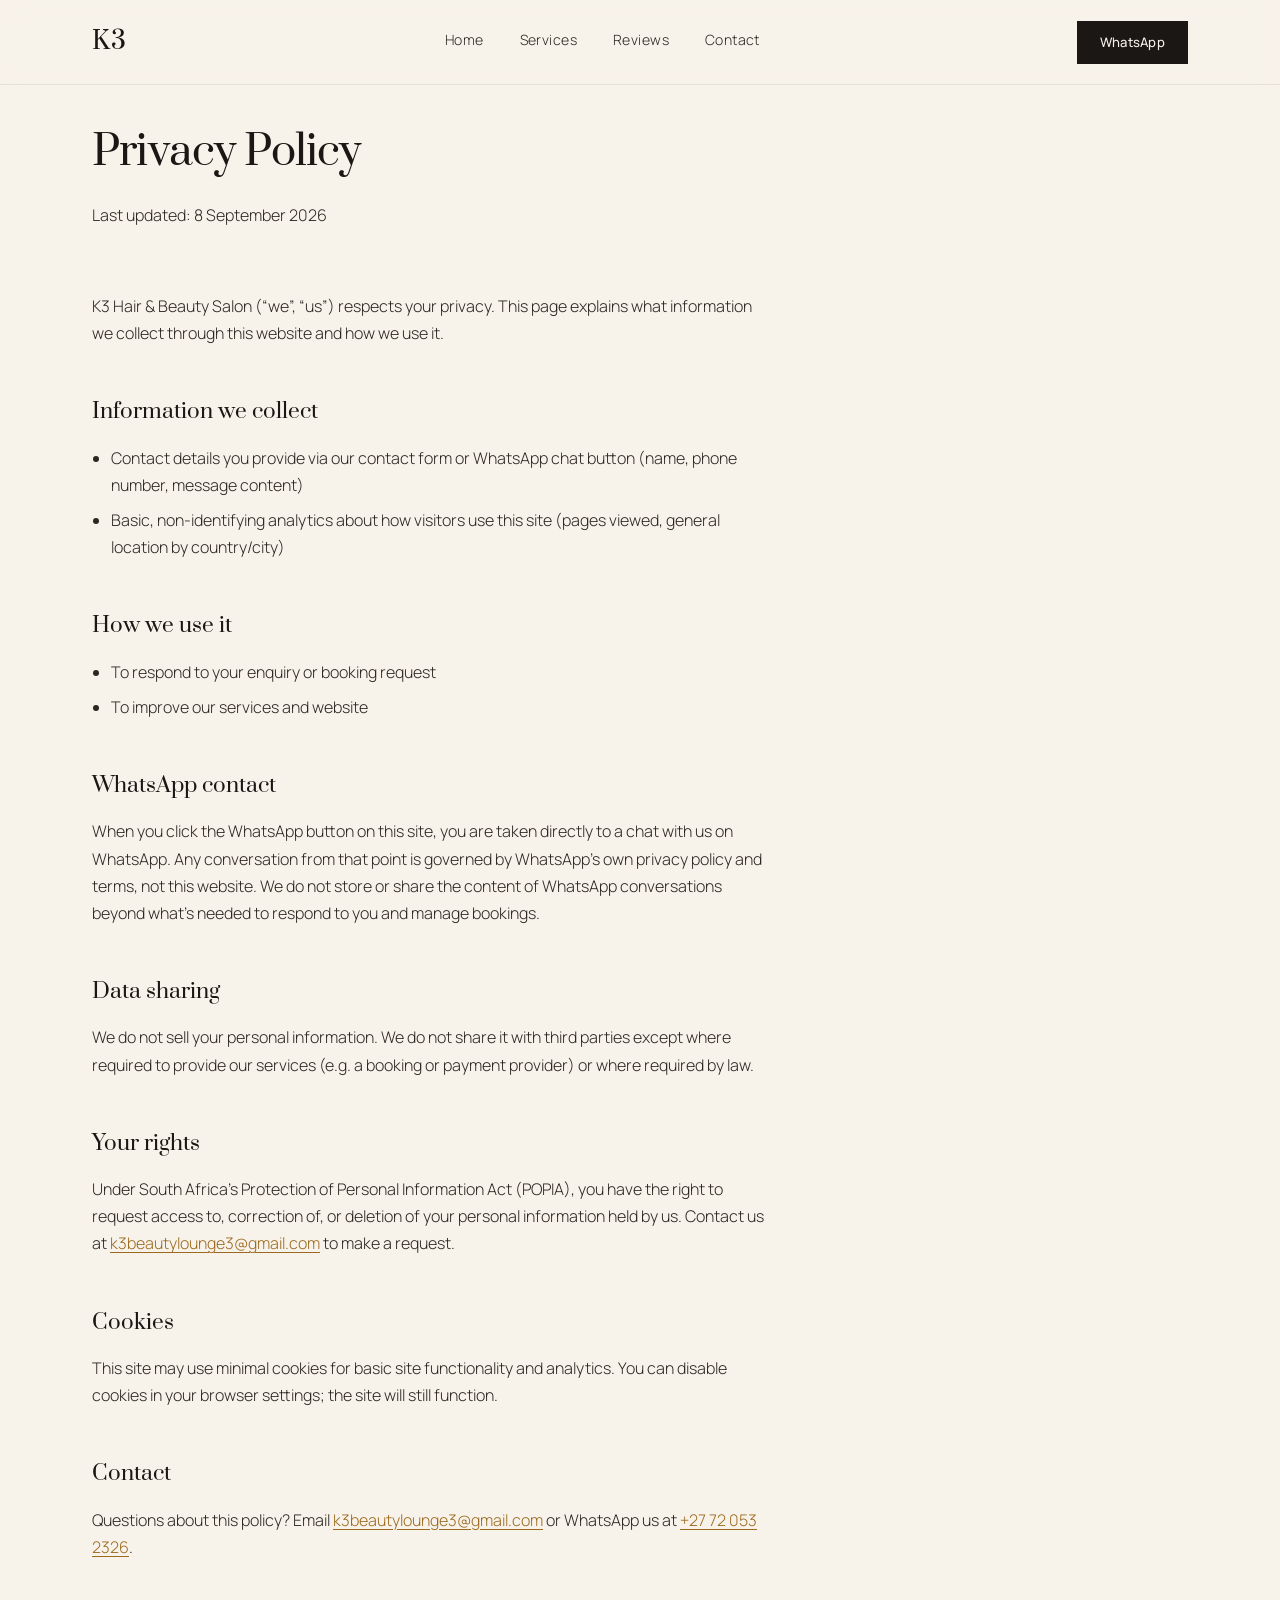
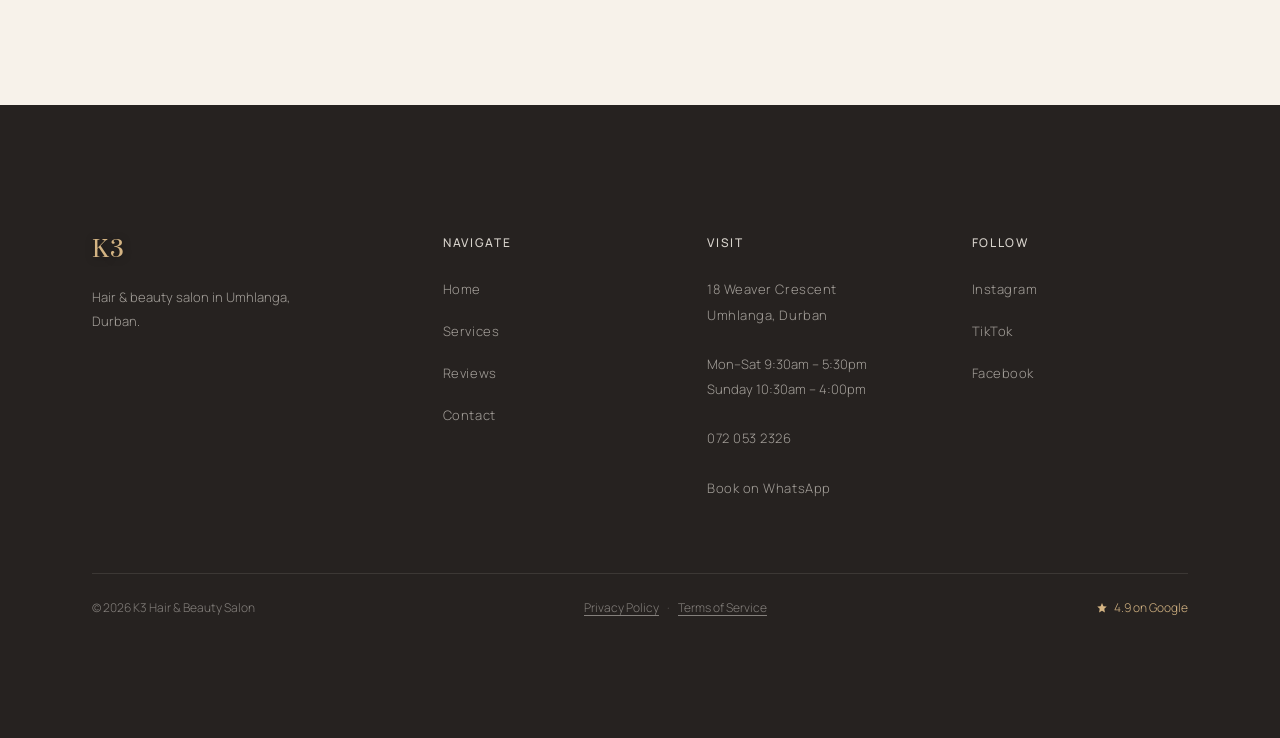
==== commit d1e0fe88: "Update legal pages contact email to K3's real address Co-Authored-By: Claude Sonnet 5 <noreply@anthr" ====
--- a/privacy-policy.html
+++ b/privacy-policy.html
@@ -64,13 +64,13 @@
         <p>We do not sell your personal information. We do not share it with third parties except where required to provide our services (e.g. a booking or payment provider) or where required by law.</p>
 
         <h2>Your rights</h2>
-        <p>Under South Africa's Protection of Personal Information Act (POPIA), you have the right to request access to, correction of, or deletion of your personal information held by us. Contact us at <a href="mailto:brandwebstudio.dev@gmail.com">brandwebstudio.dev@gmail.com</a> to make a request.</p>
+        <p>Under South Africa's Protection of Personal Information Act (POPIA), you have the right to request access to, correction of, or deletion of your personal information held by us. Contact us at <a href="mailto:k3beautylounge3@gmail.com">k3beautylounge3@gmail.com</a> to make a request.</p>
 
         <h2>Cookies</h2>
         <p>This site may use minimal cookies for basic site functionality and analytics. You can disable cookies in your browser settings; the site will still function.</p>
 
         <h2>Contact</h2>
-        <p>Questions about this policy? Email <a href="mailto:brandwebstudio.dev@gmail.com">brandwebstudio.dev@gmail.com</a> or WhatsApp us at <a class="js-whatsapp-gate" href="https://wa.me/27720532326?text=Hi%20K3%2C%20I%27d%20like%20to%20book%20an%20appointment." target="_blank" rel="noopener">+27 72 053 2326</a>.</p>
+        <p>Questions about this policy? Email <a href="mailto:k3beautylounge3@gmail.com">k3beautylounge3@gmail.com</a> or WhatsApp us at <a class="js-whatsapp-gate" href="https://wa.me/27720532326?text=Hi%20K3%2C%20I%27d%20like%20to%20book%20an%20appointment." target="_blank" rel="noopener">+27 72 053 2326</a>.</p>
 
       </div>
     </div>
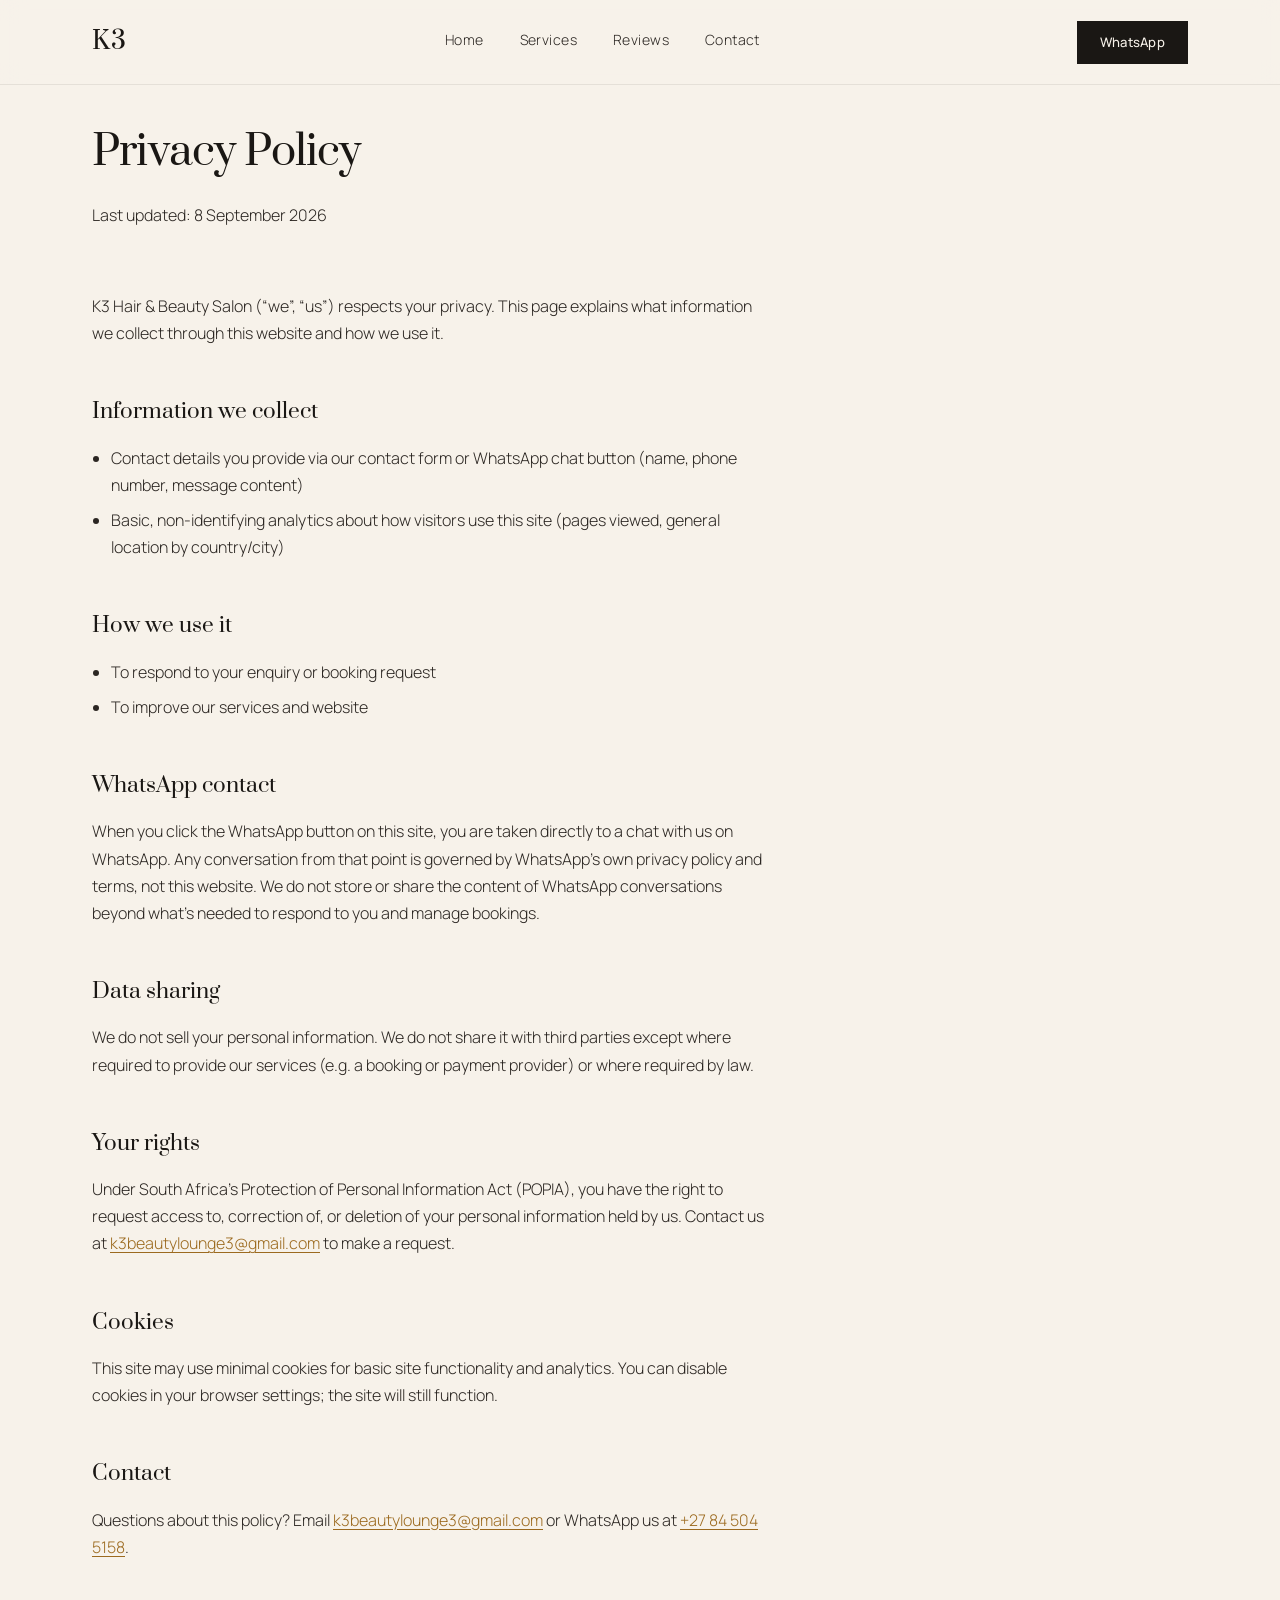
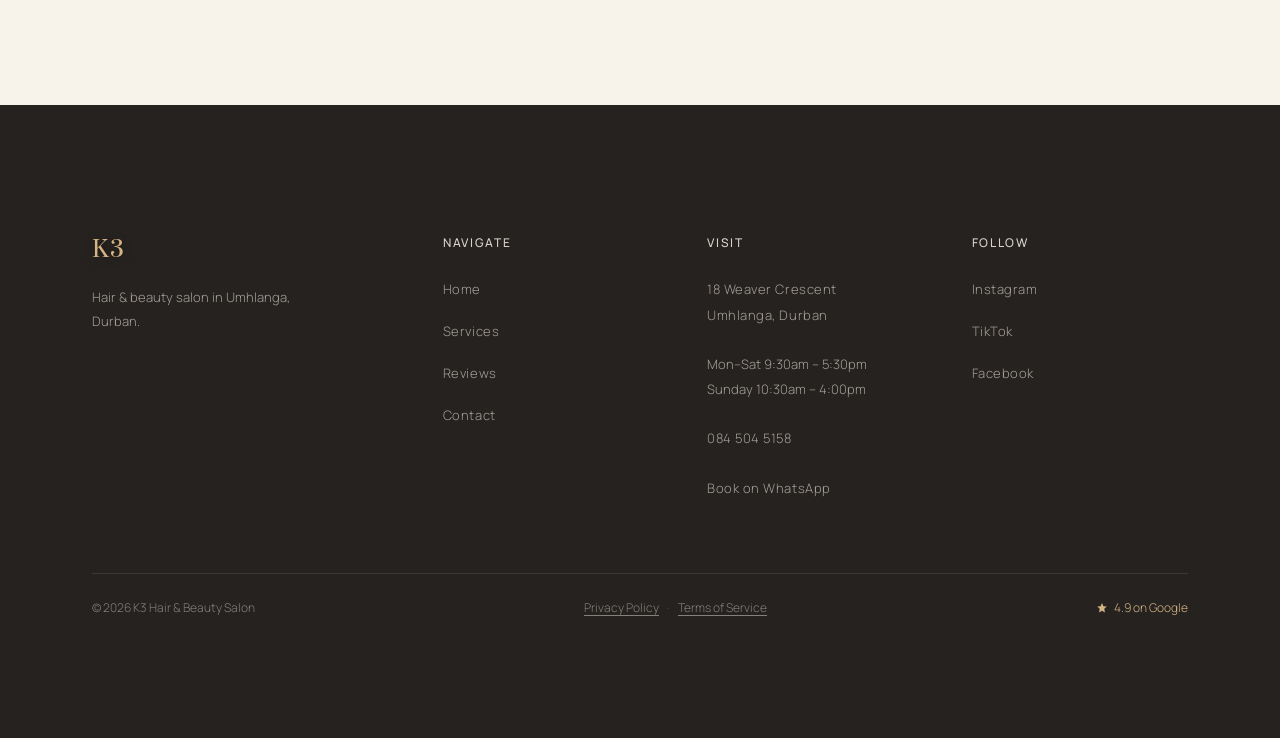
==== commit a78ddb57: "Update salon phone number to 084 504 5158 The salon's number changed, so both contact channels move " ====
--- a/privacy-policy.html
+++ b/privacy-policy.html
@@ -22,7 +22,7 @@
       <a href="index.html#contact">Contact</a>
     </nav>
     <div class="header-actions">
-      <a class="btn btn-small js-whatsapp-gate" href="https://wa.me/27720532326?text=Hi%20K3%2C%20I%27d%20like%20to%20book%20an%20appointment." target="_blank" rel="noopener">WhatsApp</a>
+      <a class="btn btn-small js-whatsapp-gate" href="https://wa.me/27845045158?text=Hi%20K3%2C%20I%27d%20like%20to%20book%20an%20appointment." target="_blank" rel="noopener">WhatsApp</a>
       <button class="nav-toggle" id="nav-toggle" aria-expanded="false" aria-controls="site-nav" aria-label="Toggle navigation menu">
         <span></span><span></span><span></span>
       </button>
@@ -70,7 +70,7 @@
         <p>This site may use minimal cookies for basic site functionality and analytics. You can disable cookies in your browser settings; the site will still function.</p>
 
         <h2>Contact</h2>
-        <p>Questions about this policy? Email <a href="mailto:k3beautylounge3@gmail.com">k3beautylounge3@gmail.com</a> or WhatsApp us at <a class="js-whatsapp-gate" href="https://wa.me/27720532326?text=Hi%20K3%2C%20I%27d%20like%20to%20book%20an%20appointment." target="_blank" rel="noopener">+27 72 053 2326</a>.</p>
+        <p>Questions about this policy? Email <a href="mailto:k3beautylounge3@gmail.com">k3beautylounge3@gmail.com</a> or WhatsApp us at <a class="js-whatsapp-gate" href="https://wa.me/27845045158?text=Hi%20K3%2C%20I%27d%20like%20to%20book%20an%20appointment." target="_blank" rel="noopener">+27 84 504 5158</a>.</p>
 
       </div>
     </div>
@@ -78,7 +78,7 @@
 
 </main>
 
-<a class="mobile-cta js-whatsapp-gate" id="mobile-cta" href="https://wa.me/27720532326?text=Hi%20K3%2C%20I%27d%20like%20to%20book%20an%20appointment." target="_blank" rel="noopener" aria-label="Book on WhatsApp">
+<a class="mobile-cta js-whatsapp-gate" id="mobile-cta" href="https://wa.me/27845045158?text=Hi%20K3%2C%20I%27d%20like%20to%20book%20an%20appointment." target="_blank" rel="noopener" aria-label="Book on WhatsApp">
   <svg viewBox="0 0 24 24" width="20" height="20" aria-hidden="true"><path fill="currentColor" d="M17.5 14.4c-.3-.1-1.6-.8-1.9-.9-.3-.1-.4-.1-.6.1-.2.3-.7.9-.8 1-.1.2-.3.2-.5.1-1.4-.7-2.3-1.2-3.3-2.7-.2-.4.2-.4.6-1.2.1-.2 0-.4 0-.5-.1-.1-.6-1.4-.8-1.9-.2-.5-.4-.4-.6-.4h-.5c-.2 0-.5.1-.7.3-.2.3-1 1-1 2.3 0 1.4 1 2.7 1.1 2.9.1.2 2 3.1 4.9 4.3.7.3 1.2.5 1.6.6.7.2 1.3.2 1.8.1.5-.1 1.6-.7 1.9-1.3.2-.6.2-1.1.2-1.3-.1-.1-.3-.2-.5-.3z"/><path fill="currentColor" d="M12 2C6.5 2 2 6.5 2 12c0 1.9.5 3.6 1.4 5.1L2 22l5.1-1.3c1.4.8 3.1 1.3 4.9 1.3 5.5 0 10-4.5 10-10S17.5 2 12 2zm0 18.2c-1.6 0-3.2-.4-4.5-1.2l-.3-.2-3 .8.8-2.9-.2-.3C4 15 3.5 13.5 3.5 12c0-4.7 3.8-8.5 8.5-8.5s8.5 3.8 8.5 8.5-3.8 8.5-8.5 8.5z"/></svg>
   <span>Book on WhatsApp</span>
 </a>
@@ -124,8 +124,8 @@
       <h3>Visit</h3>
       <p><a href="https://www.google.com/maps/search/?api=1&query=18+Weaver+Crescent,+Umhlanga,+Durban" target="_blank" rel="noopener">18 Weaver Crescent<br>Umhlanga, Durban</a></p>
       <p>Mon&ndash;Sat 9:30am &ndash; 5:30pm<br>Sunday 10:30am &ndash; 4:00pm</p>
-      <p><a href="tel:+27720532326">072 053 2326</a></p>
-      <p><a class="js-whatsapp-gate" href="https://wa.me/27720532326?text=Hi%20K3%2C%20I%27d%20like%20to%20book%20an%20appointment." target="_blank" rel="noopener">Book on WhatsApp</a></p>
+      <p><a href="tel:+27845045158">084 504 5158</a></p>
+      <p><a class="js-whatsapp-gate" href="https://wa.me/27845045158?text=Hi%20K3%2C%20I%27d%20like%20to%20book%20an%20appointment." target="_blank" rel="noopener">Book on WhatsApp</a></p>
     </div>
 
     <div class="footer-col">
